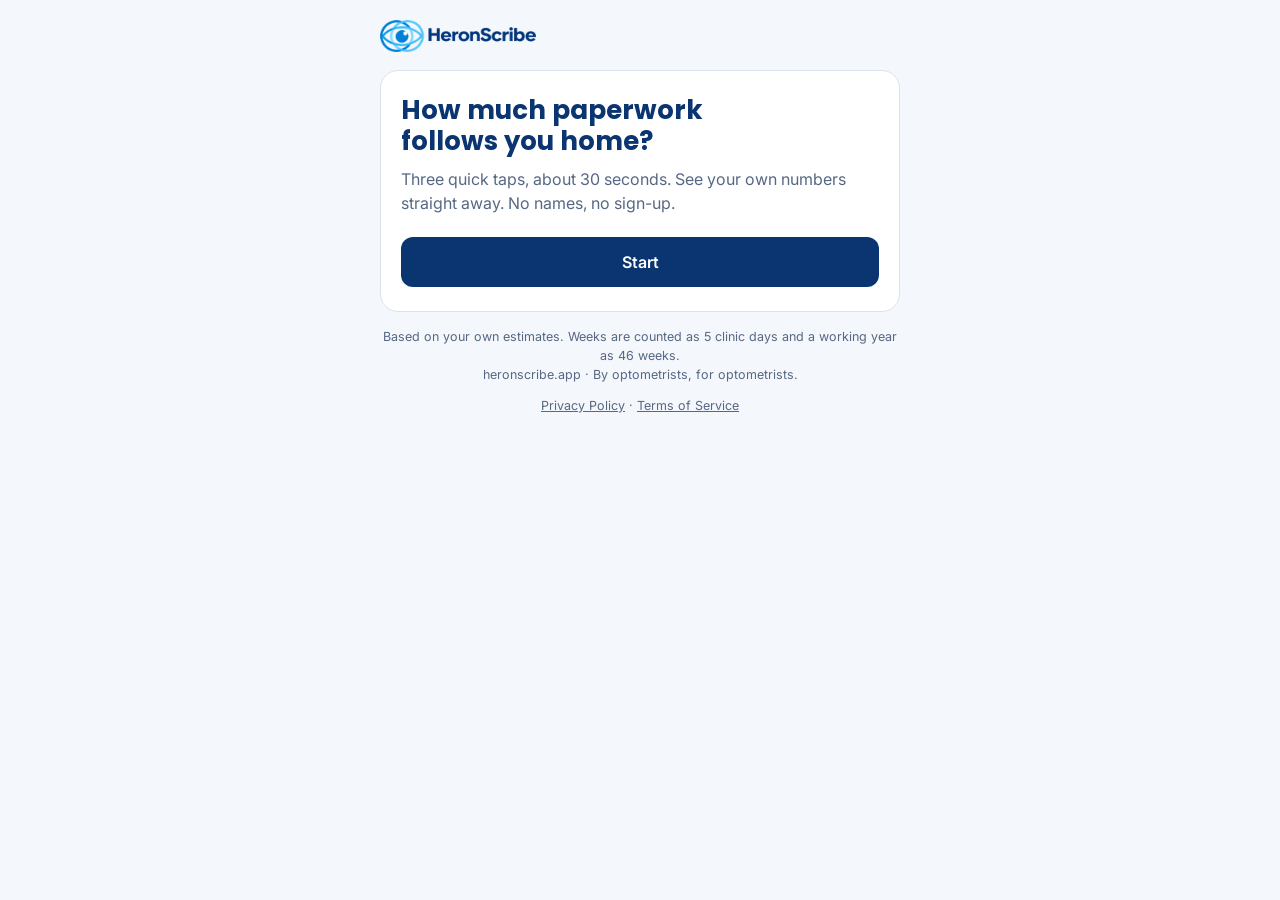
==== public/check.html @ a48ad590 "Add Paperwork Check page at /check Co-Authored-By: Claude Sonnet 5.5 <noreply@anthropic.com> Claude-" ====
<!DOCTYPE html>
<html lang="en">
<head>
<meta charset="utf-8">
<meta name="viewport" content="width=device-width,initial-scale=1,viewport-fit=cover">
<title>Paperwork Check: how much time does your paperwork take?</title>
<meta name="description" content="Three quick taps, about 30 seconds. See your own numbers straight away. No names, no sign-up.">
<link rel="canonical" href="https://heronscribe.app/check">

<link rel="icon" type="image/x-icon" href="assets/favicon.ico">
<link rel="icon" type="image/png" sizes="32x32" href="assets/favicon-32.png">
<link rel="icon" type="image/png" sizes="16x16" href="assets/favicon-16.png">
<link rel="apple-touch-icon" sizes="180x180" href="assets/apple-touch-icon.png">
<meta name="theme-color" content="#0A3570">

<meta property="og:type" content="website">
<meta property="og:url" content="https://heronscribe.app/check">
<meta property="og:title" content="Paperwork Check: how much time does your paperwork take?">
<meta property="og:description" content="Three quick taps, about 30 seconds. See your own numbers straight away. No names, no sign-up.">
<meta property="og:image" content="https://heronscribe.app/assets/og-image.jpg">
<meta property="og:image:width" content="1200">
<meta property="og:image:height" content="630">
<meta property="og:locale" content="en_AU">
<meta property="og:site_name" content="HeronScribe">

<meta name="twitter:card" content="summary_large_image">
<meta name="twitter:title" content="Paperwork Check: how much time does your paperwork take?">
<meta name="twitter:description" content="Three quick taps, about 30 seconds. See your own numbers straight away. No names, no sign-up.">
<meta name="twitter:image" content="https://heronscribe.app/assets/og-image.jpg">

<link rel="preconnect" href="https://fonts.googleapis.com">
<link rel="preconnect" href="https://fonts.gstatic.com" crossorigin>
<link rel="stylesheet" href="https://fonts.googleapis.com/css2?family=Inter:wght@400;500;600&family=Poppins:wght@600;700&display=swap">
<style>
:root{--navy:#0A3570;--sky:#0B84C6;--bg:#F4F7FB;--card:#fff;--ink:#0E2145;--muted:#566884;--line:#DAE3F0;--soft:#EAF1FA}
*{box-sizing:border-box}
html,body{margin:0}
body{background:var(--bg);color:var(--ink);font:16px/1.5 Inter,system-ui,sans-serif;
  padding:calc(20px + env(safe-area-inset-top,0px)) max(16px,env(safe-area-inset-right,0px)) calc(32px + env(safe-area-inset-bottom,0px)) max(16px,env(safe-area-inset-left,0px));
  min-height:100vh}
.wrap{max-width:520px;margin:0 auto}
.brand{display:flex;align-items:center;gap:10px;margin-bottom:18px}
.brand img{height:32px;width:auto;display:block}
.card{background:var(--card);border:1px solid var(--line);border-radius:18px;padding:24px 20px}
h1,h2{font-family:Poppins,sans-serif;margin:0;line-height:1.2;text-wrap:balance}
h1{font-size:26px;color:var(--navy)}
h2{font-size:21px;color:var(--navy);margin-bottom:6px}
.lede{color:var(--muted);margin:10px 0 22px}
.btn{display:block;width:100%;border:0;border-radius:12px;padding:15px 18px;background:var(--navy);color:#fff;font:600 16px Inter,sans-serif;cursor:pointer;text-align:center;text-decoration:none}
.btn.sky{background:var(--sky)}
.btn.ghost{background:transparent;color:var(--navy);border:1px solid var(--line);margin-top:10px}
.btn:focus-visible,.opt:focus-visible{outline:3px solid var(--sky);outline-offset:2px}
.dots{display:flex;gap:6px;margin-bottom:18px}
.dots i{flex:1;height:5px;border-radius:3px;background:var(--line)}
.dots i.on{background:var(--sky)}
.hint{color:var(--muted);font-size:14px;margin:0 0 16px}
.opts{display:grid;grid-template-columns:1fr 1fr;gap:10px}
.opt{border:1px solid var(--line);background:var(--card);border-radius:12px;padding:14px 10px;font:600 17px Inter,sans-serif;color:var(--ink);cursor:pointer;font-variant-numeric:tabular-nums}
.opt small{display:block;font:400 12.5px Inter,sans-serif;color:var(--muted);margin-top:2px}
.opt:hover{background:var(--soft)}
.opt.sel{background:var(--sky);border-color:var(--sky);color:#fff}
.opt.sel small{color:#E6F3FB}
.back{background:none;border:0;color:var(--muted);font:500 14px Inter,sans-serif;padding:14px 0 0;cursor:pointer}
.big{font:700 52px/1 Poppins,sans-serif;color:var(--sky);margin:6px 0 2px}
.unit{color:var(--muted);margin:0 0 18px}
.facts{list-style:none;padding:0;margin:0 0 22px;border-top:1px solid var(--line)}
.facts li{display:flex;justify-content:space-between;gap:12px;padding:11px 0;border-bottom:1px solid var(--line)}
.facts b{font-variant-numeric:tabular-nums;white-space:nowrap}
.sb{background:var(--navy);color:#fff;border-radius:14px;padding:18px;margin-bottom:14px}
.sb p{margin:0}
.sb .line{font:600 18px/1.3 Poppins,sans-serif;margin-bottom:8px}
.sb .steps{color:#BFD9F2;font-size:14px}
.foot{color:var(--muted);font-size:12.5px;text-align:center;margin-top:16px}
.foot.legal{margin-top:8px}
.foot a{color:var(--muted)}
.copied{color:var(--sky);font-size:14px;text-align:center;min-height:20px;margin-top:6px}
[hidden]{display:none!important}
</style>
</head>
<body>
<div class="wrap">
  <a class="brand" href="/" aria-label="HeronScribe home">
    <img src="assets/logo.png" alt="HeronScribe" width="400" height="82">
  </a>

  <!-- Start -->
  <section class="card" id="s0">
    <h1>How much paperwork follows you home?</h1>
    <p class="lede">Three quick taps, about 30 seconds. See your own numbers straight away. No names, no sign-up.</p>
    <button class="btn" id="go" type="button">Start</button>
  </section>

  <!-- Questions -->
  <section class="card" id="sq" hidden>
    <div class="dots" aria-hidden="true"><i></i><i></i><i></i></div>
    <h2 id="qt"></h2>
    <p class="hint" id="qh"></p>
    <div class="opts" id="opts" role="radiogroup"></div>
    <button class="back" id="back" type="button">← Back</button>
  </section>

  <!-- Result -->
  <section class="card" id="sr" hidden>
    <p class="hint" style="margin:0">Your paperwork, roughly</p>
    <div class="big" id="wk">0</div>
    <p class="unit">hours a clinic day on notes and letters</p>
    <ul class="facts">
      <li><span>In a 5-day week</span><b id="wkh">0 h</b></li>
      <li><span>In your own time</span><b id="own">0 h a week</b></li>
      <li><span>Over a working year</span><b id="yr">0 h</b></li>
    </ul>
    <div class="sb">
      <p class="line">You take care of your patients. We'll take care of your paperwork.</p>
      <p class="steps">Trial it. Talk to it. Trust it.</p>
    </div>
    <a class="btn sky" href="https://app.heronscribe.app">Try it free for 30 days</a>
    <button class="btn ghost" id="share" type="button">Send this check to a colleague</button>
    <div class="copied" id="copied" role="status" aria-live="polite"></div>
    <button class="back" id="redo" type="button">↺ Start again</button>
  </section>

  <p class="foot">Based on your own estimates. Weeks are counted as 5 clinic days and a working year as 46 weeks.<br>heronscribe.app · By optometrists, for optometrists.</p>
  <!-- LEGAL LINKS: same versioned app pages as index.html. When the documents are re-issued, update both pages. -->
  <p class="foot legal"><a href="https://app.heronscribe.app/legal/privacy-policy-2026-10-29.html" target="_blank" rel="noopener">Privacy Policy</a> · <a href="https://app.heronscribe.app/legal/terms-of-service-2026-11-02.html" target="_blank" rel="noopener">Terms of Service</a></p>
</div>

<script>
(function(){
  var Q=[
    {t:"Minutes on notes and letters for each consult?",h:"Include referrals and recalls. Your best guess is fine.",
     o:[[3,"2–3 min"],[5,"5 min"],[8,"8 min"],[10,"10 min"],[15,"15 min"],[20,"20+ min"]]},
    {t:"Hours a week doing paperwork in your own time?",h:"Evenings, weekends, lunch breaks, before opening.",
     o:[[0,"None"],[1,"About 1 h"],[2,"About 2 h"],[3.5,"3–4 h"],[5,"5 h"],[7,"6+ h"]]},
    {t:"Consults you see on a typical clinic day?",h:"Roughly is fine.",
     o:[[6,"Under 8"],[8,"About 8"],[12,"About 12"],[16,"About 16"],[20,"About 20"],[24,"24+"]]}
  ];
  var a=[null,null,null], i=0;
  var $=function(id){return document.getElementById(id)};
  function show(id){["s0","sq","sr"].forEach(function(s){$(s).hidden=s!==id});window.scrollTo(0,0)}
  function draw(){
    var q=Q[i];
    $("qt").textContent=q.t; $("qh").textContent=q.h;
    $("opts").setAttribute("aria-label",q.t);
    document.querySelectorAll(".dots i").forEach(function(d,k){d.classList.toggle("on",k<=i)});
    $("opts").innerHTML=q.o.map(function(o,k){
      return '<button type="button" role="radio" class="opt'+(a[i]===k?' sel':'')+'" aria-checked="'+(a[i]===k)+'" data-k="'+k+'">'+o[1]+(o[2]?'<small>'+o[2]+'</small>':'')+'</button>';
    }).join("");
  }
  function fmt(n){return n>=10?Math.round(n).toString():(Math.round(n*2)/2).toString()}
  function result(){
    var mins=Q[0].o[a[0]][0], own=Q[1].o[a[1]][0], cons=Q[2].o[a[2]][0];
    var day=mins*cons/60, wk=day*5;
    $("wk").textContent=fmt(day);
    $("wkh").textContent=fmt(wk)+" h";
    $("own").textContent=(own===0?"None":fmt(own)+" h a week");
    $("yr").textContent=Math.round(wk*46).toLocaleString("en-AU")+" h";
    show("sr");
  }
  $("go").onclick=function(){i=0;draw();show("sq")};
  $("opts").onclick=function(e){
    var b=e.target.closest(".opt"); if(!b)return;
    a[i]=Number(b.dataset.k); draw();
    setTimeout(function(){ if(i<2){i++;draw()} else result(); },180);
  };
  $("back").onclick=function(){ if(i>0){i--;draw()} else show("s0") };
  $("redo").onclick=function(){a=[null,null,null];i=0;show("s0");$("copied").textContent=""};
  $("share").onclick=function(){
    var url="https://heronscribe.app/check";
    var msg="How much paperwork follows you home? This 30-second check shows you: "+url;
    function copy(){
      try{navigator.clipboard.writeText(msg).then(function(){$("copied").textContent="Link copied. Paste it into a message."},function(){$("copied").textContent=msg})}
      catch(err){$("copied").textContent=msg}
    }
    // Phones: native share sheet. Elsewhere, or if sharing fails: copy to clipboard as before.
    if(navigator.share && window.matchMedia && window.matchMedia("(pointer: coarse)").matches){
      navigator.share({text:"How much paperwork follows you home? This 30-second check shows you:",url:url})
        .catch(function(err){ if(!err||err.name!=="AbortError") copy(); });
    } else copy();
  };
})();
</script>
</body>
</html>
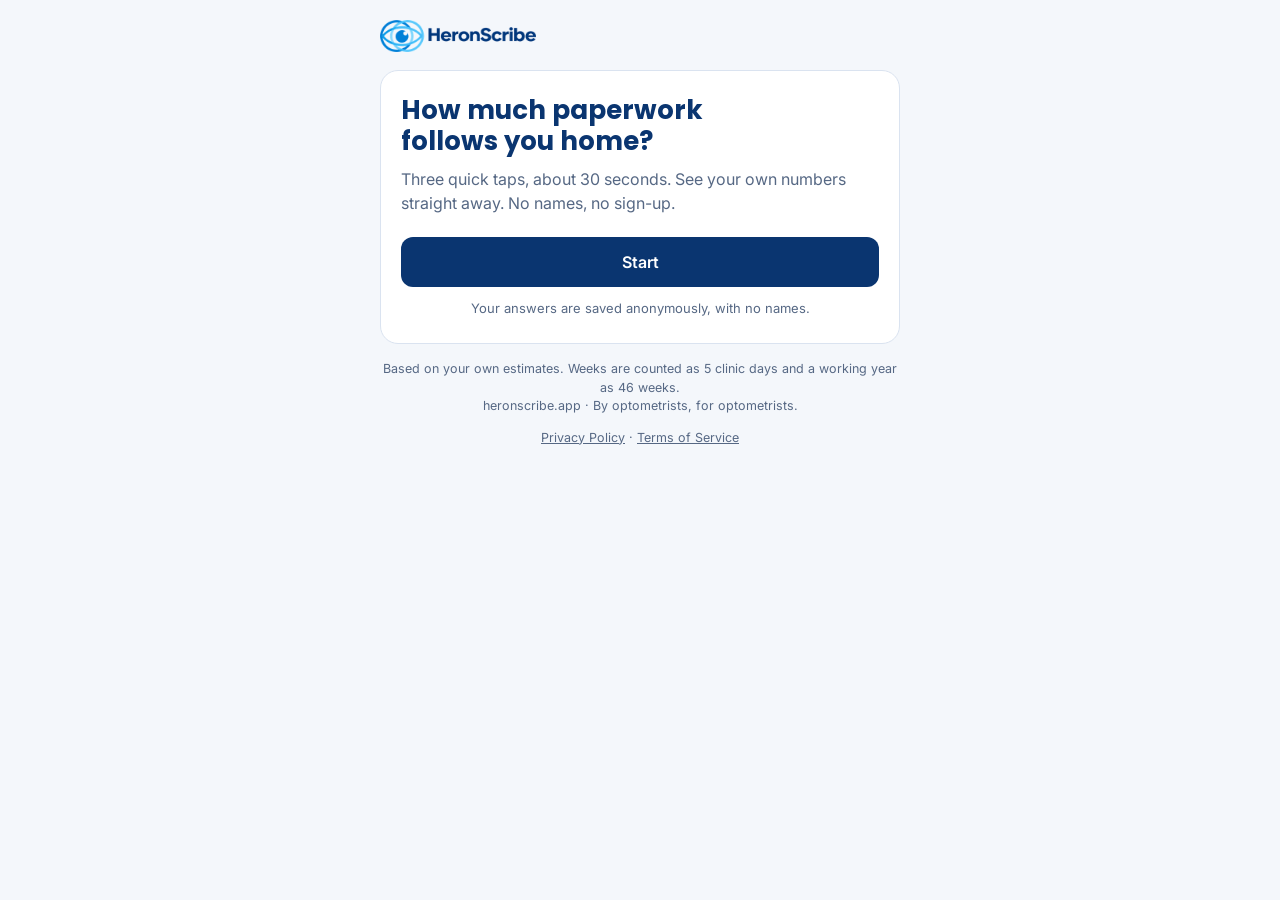
==== commit 5e55f0e5: "Paperwork Check: save the three answers anonymously POST /api/check validates the three answers agai" ====
--- a/public/check.html
+++ b/public/check.html
@@ -70,6 +70,7 @@
 .sb p{margin:0}
 .sb .line{font:600 18px/1.3 Poppins,sans-serif;margin-bottom:8px}
 .sb .steps{color:#BFD9F2;font-size:14px}
+.note{color:var(--muted);font-size:13px;text-align:center;margin:12px 0 0}
 .foot{color:var(--muted);font-size:12.5px;text-align:center;margin-top:16px}
 .foot.legal{margin-top:8px}
 .foot a{color:var(--muted)}
@@ -88,6 +89,7 @@
     <h1>How much paperwork follows you home?</h1>
     <p class="lede">Three quick taps, about 30 seconds. See your own numbers straight away. No names, no sign-up.</p>
     <button class="btn" id="go" type="button">Start</button>
+    <p class="note">Your answers are saved anonymously, with no names.</p>
   </section>
 
   <!-- Questions -->
@@ -134,7 +136,15 @@
     {t:"Consults you see on a typical clinic day?",h:"Roughly is fine.",
      o:[[6,"Under 8"],[8,"About 8"],[12,"About 12"],[16,"About 16"],[20,"About 20"],[24,"24+"]]}
   ];
-  var a=[null,null,null], i=0;
+  var a=[null,null,null], i=0, sent=false, src=null;
+  try{src=new URLSearchParams(location.search).get("src");if(src)src=src.slice(0,20)}catch(e){}
+  // Saves the answers once per page load, anonymously. Never retried; never shows an error.
+  function save(mins,own,cons){
+    if(sent)return; sent=true;
+    try{fetch("/api/check",{method:"POST",headers:{"Content-Type":"application/json"},
+      body:JSON.stringify({minutes_per_consult:mins,own_time_hours:own,consults_per_day:cons,src:src}),
+      keepalive:true,credentials:"omit"}).catch(function(){})}catch(e){}
+  }
   var $=function(id){return document.getElementById(id)};
   function show(id){["s0","sq","sr"].forEach(function(s){$(s).hidden=s!==id});window.scrollTo(0,0)}
   function draw(){
@@ -155,6 +165,7 @@
     $("own").textContent=(own===0?"None":fmt(own)+" h a week");
     $("yr").textContent=Math.round(wk*46).toLocaleString("en-AU")+" h";
     show("sr");
+    save(mins,own,cons);
   }
   $("go").onclick=function(){i=0;draw();show("sq")};
   $("opts").onclick=function(e){
@@ -165,7 +176,7 @@
   $("back").onclick=function(){ if(i>0){i--;draw()} else show("s0") };
   $("redo").onclick=function(){a=[null,null,null];i=0;show("s0");$("copied").textContent=""};
   $("share").onclick=function(){
-    var url="https://heronscribe.app/check";
+    var url="https://heronscribe.app/check?src=share";
     var msg="How much paperwork follows you home? This 30-second check shows you: "+url;
     function copy(){
       try{navigator.clipboard.writeText(msg).then(function(){$("copied").textContent="Link copied. Paste it into a message."},function(){$("copied").textContent=msg})}
